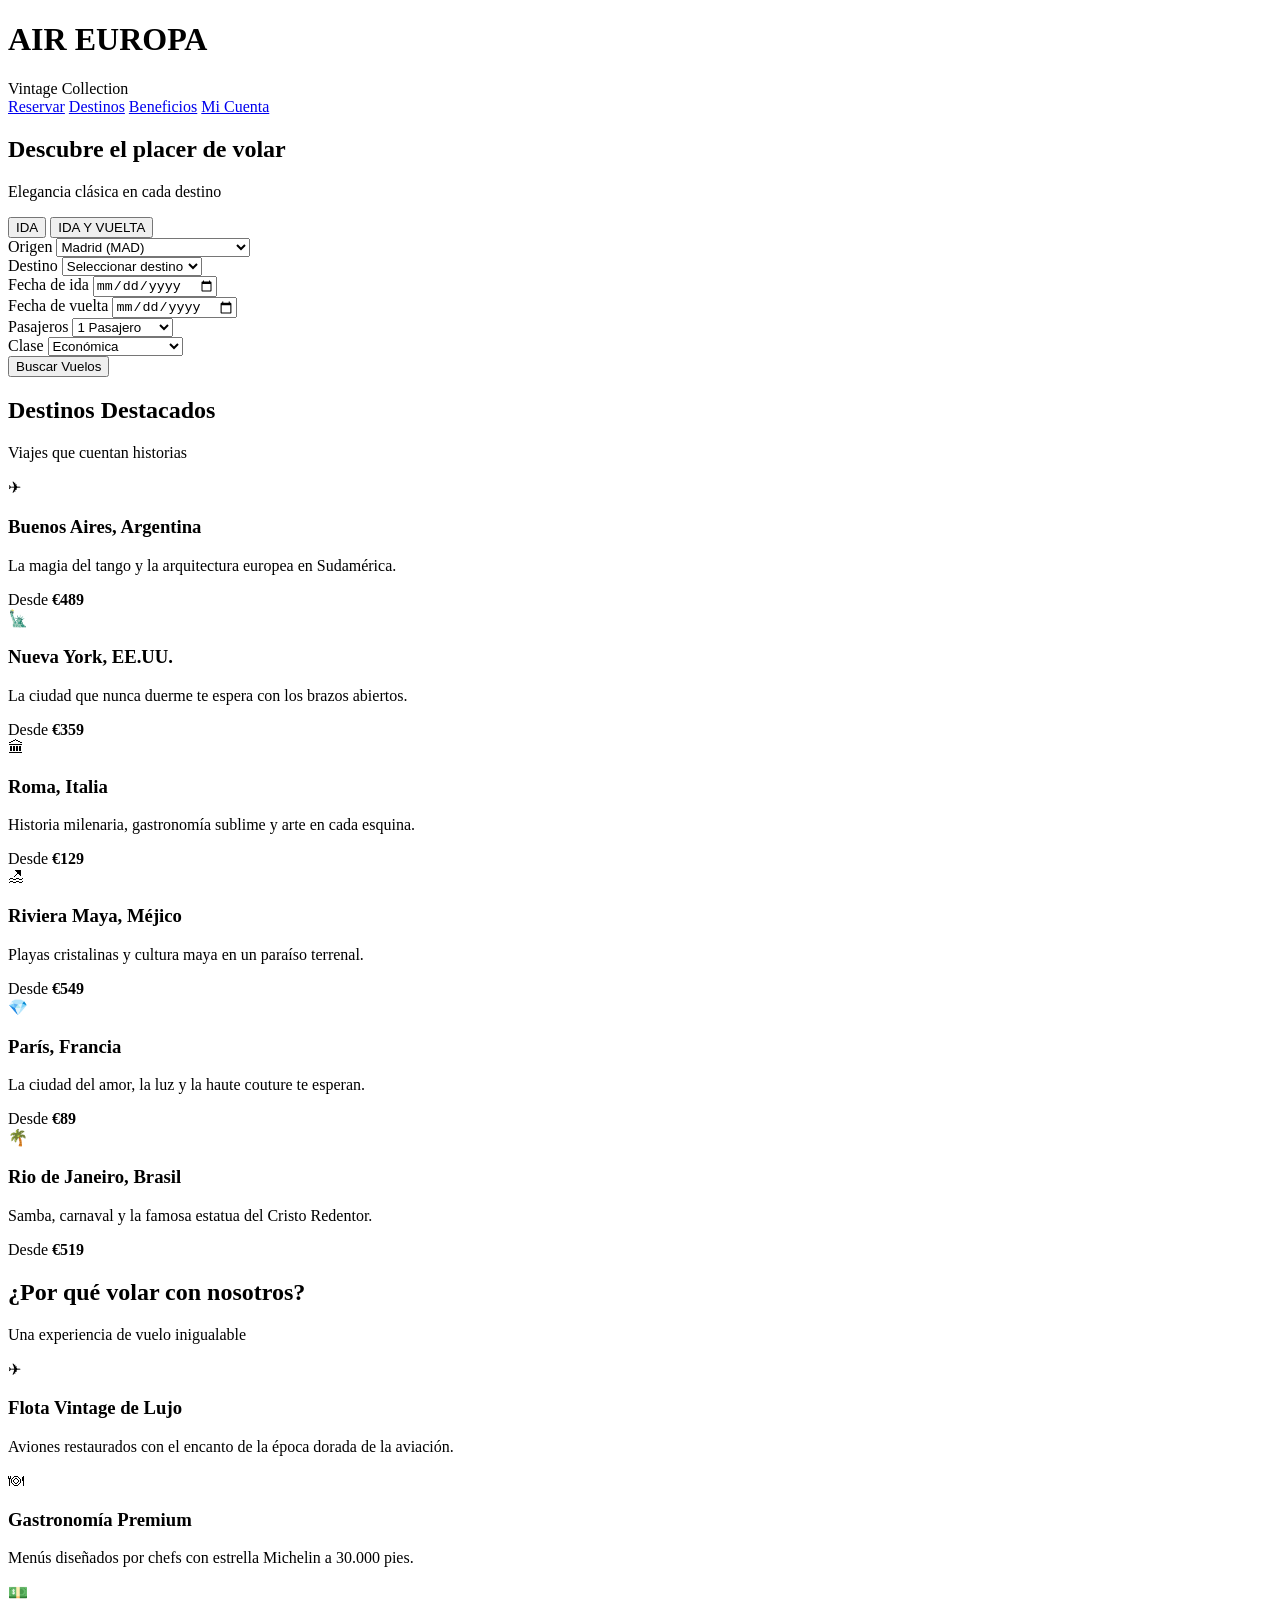
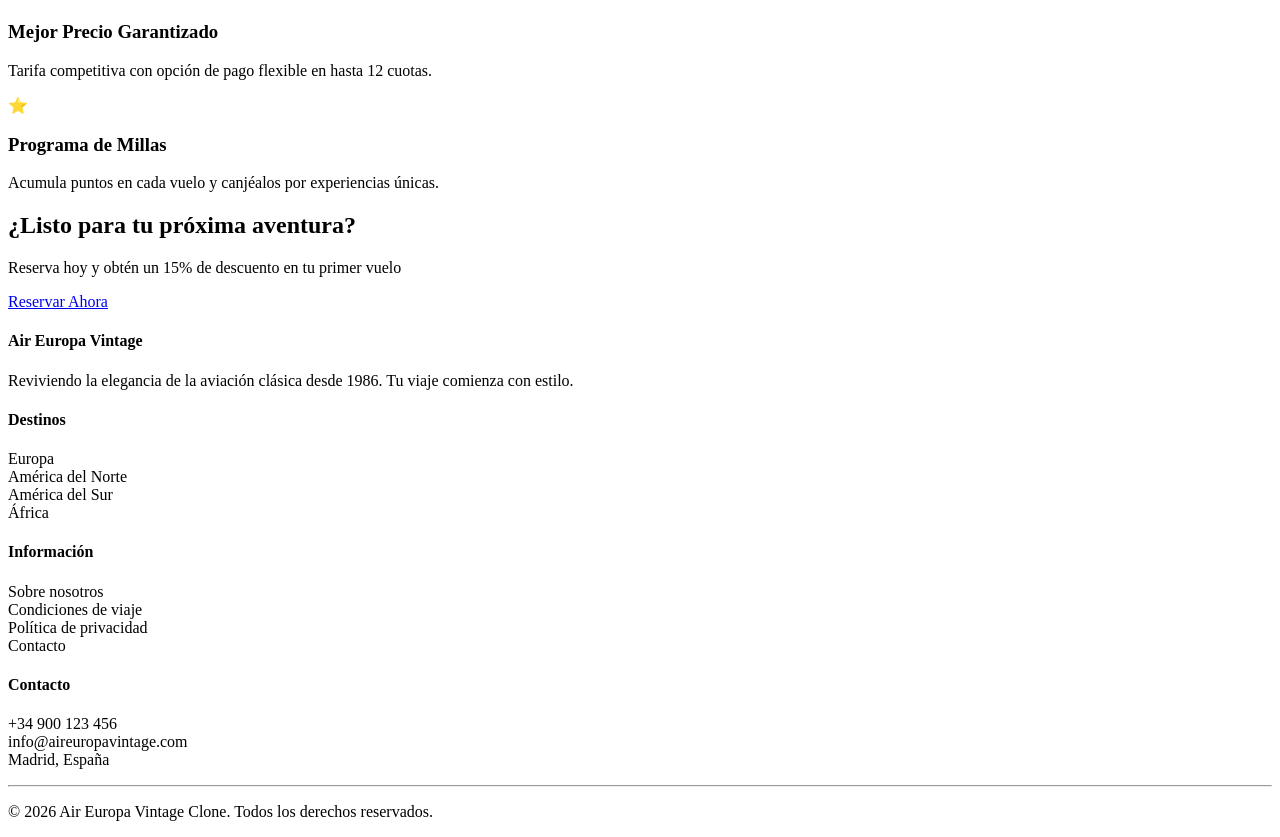
==== index.html @ 1470877f "first commit" ====
<!DOCTYPE html>
<html lang="es">
<head>
  <meta charset="UTF-8">
  <meta name="viewport" content="width=device-width, initial-scale=1.0">
  <title>Air Europa Vintage - Vuelos Clásicos</title>
  <link rel="stylesheet" href="styles.css">
</head>
<body>

  <header>
    <div class="logo">
      <h1>AIR EUROPA</h1>
      <span class="vintage-label">Vintage Collection</span>
    </div>
    <nav>
      <a href="#buscador">Reservar</a>
      <a href="#destinos">Destinos</a>
      <a href="#beneficios">Beneficios</a>
      <a href="#" class="btn-cuenta">Mi Cuenta</a>
    </nav>
  </header>

  <main>

    <!-- Hero / Buscador -->
    <section id="buscador" class="hero">
      <h2>Descubre el placer de volar</h2>
      <p>Elegancia clásica en cada destino</p>

      <div class="tabs">
        <button class="tab tab-active">IDA</button>
        <button class="tab">IDA Y VUELTA</button>
      </div>

      <form class="search-form">
        <div class="form-row">
          <div class="form-group">
            <label for="origen">Origen</label>
            <select id="origen" name="origen">
              <option value="">Seleccionar ciudad de origen</option>
              <option value="MAD" selected>Madrid (MAD)</option>
              <option value="BCN">Barcelona (BCN)</option>
              <option value="PMI">Palma de Mallorca (PMI)</option>
              <option value="BIO">Bilbao (BIO)</option>
            </select>
          </div>
          <div class="form-group">
            <label for="destino">Destino</label>
            <select id="destino" name="destino">
              <option value="">Seleccionar destino</option>
              <option value="EZE">Buenos Aires (EZE)</option>
              <option value="JFK">Nueva York (JFK)</option>
              <option value="CDG">París (CDG)</option>
              <option value="FCO">Roma (FCO)</option>
              <option value="GRU">São Paulo (GRU)</option>
            </select>
          </div>
        </div>

        <div class="form-row">
          <div class="form-group">
            <label for="fecha-ida">Fecha de ida</label>
            <input type="date" id="fecha-ida" name="fecha-ida">
          </div>
          <div class="form-group">
            <label for="fecha-vuelta">Fecha de vuelta</label>
            <input type="date" id="fecha-vuelta" name="fecha-vuelta">
          </div>
        </div>

        <div class="form-row">
          <div class="form-group">
            <label for="pasajeros">Pasajeros</label>
            <select id="pasajeros" name="pasajeros">
              <option value="1">1 Pasajero</option>
              <option value="2">2 Pasajeros</option>
              <option value="3">3 Pasajeros</option>
              <option value="4">4 Pasajeros</option>
              <option value="5">5+ Pasajeros</option>
            </select>
          </div>
          <div class="form-group">
            <label for="clase">Clase</label>
            <select id="clase" name="clase">
              <option value="economy">Económica</option>
              <option value="premium">Premium Economy</option>
              <option value="business">Business Class</option>
              <option value="first">Primera Clase</option>
            </select>
          </div>
        </div>

        <div class="form-actions">
          <button type="submit" class="btn-buscar">Buscar Vuelos</button>
        </div>
      </form>
    </section>

    <!-- Destinos Destacados -->
    <section id="destinos" class="destinos">
      <h2>Destinos Destacados</h2>
      <p class="section-subtitle">Viajes que cuentan historias</p>

      <div class="destinos-grid">

        <article class="destino-card">
          <div class="destino-icon">✈</div>
          <div class="destino-info">
            <h3>Buenos Aires, Argentina</h3>
            <p>La magia del tango y la arquitectura europea en Sudamérica.</p>
            <div class="destino-precio">
              <span>Desde</span>
              <strong>€489</strong>
            </div>
          </div>
        </article>

        <article class="destino-card">
          <div class="destino-icon">🗽</div>
          <div class="destino-info">
            <h3>Nueva York, EE.UU.</h3>
            <p>La ciudad que nunca duerme te espera con los brazos abiertos.</p>
            <div class="destino-precio">
              <span>Desde</span>
              <strong>€359</strong>
            </div>
          </div>
        </article>

        <article class="destino-card">
          <div class="destino-icon">🏛</div>
          <div class="destino-info">
            <h3>Roma, Italia</h3>
            <p>Historia milenaria, gastronomía sublime y arte en cada esquina.</p>
            <div class="destino-precio">
              <span>Desde</span>
              <strong>€129</strong>
            </div>
          </div>
        </article>

        <article class="destino-card">
          <div class="destino-icon">🏖</div>
          <div class="destino-info">
            <h3>Riviera Maya, Méjico</h3>
            <p>Playas cristalinas y cultura maya en un paraíso terrenal.</p>
            <div class="destino-precio">
              <span>Desde</span>
              <strong>€549</strong>
            </div>
          </div>
        </article>

        <article class="destino-card">
          <div class="destino-icon">💎</div>
          <div class="destino-info">
            <h3>París, Francia</h3>
            <p>La ciudad del amor, la luz y la haute couture te esperan.</p>
            <div class="destino-precio">
              <span>Desde</span>
              <strong>€89</strong>
            </div>
          </div>
        </article>

        <article class="destino-card">
          <div class="destino-icon">🌴</div>
          <div class="destino-info">
            <h3>Rio de Janeiro, Brasil</h3>
            <p>Samba, carnaval y la famosa estatua del Cristo Redentor.</p>
            <div class="destino-precio">
              <span>Desde</span>
              <strong>€519</strong>
            </div>
          </div>
        </article>

      </div>
    </section>

    <!-- Beneficios -->
    <section id="beneficios" class="beneficios">
      <h2>¿Por qué volar con nosotros?</h2>
      <p class="section-subtitle">Una experiencia de vuelo inigualable</p>

      <div class="beneficios-grid">

        <div class="beneficio-item">
          <div class="beneficio-icon">✈</div>
          <h3>Flota Vintage de Lujo</h3>
          <p>Aviones restaurados con el encanto de la época dorada de la aviación.</p>
        </div>

        <div class="beneficio-item">
          <div class="beneficio-icon">🍽</div>
          <h3>Gastronomía Premium</h3>
          <p>Menús diseñados por chefs con estrella Michelin a 30.000 pies.</p>
        </div>

        <div class="beneficio-item">
          <div class="beneficio-icon">💵</div>
          <h3>Mejor Precio Garantizado</h3>
          <p>Tarifa competitiva con opción de pago flexible en hasta 12 cuotas.</p>
        </div>

        <div class="beneficio-item">
          <div class="beneficio-icon">⭐</div>
          <h3>Programa de Millas</h3>
          <p>Acumula puntos en cada vuelo y canjéalos por experiencias únicas.</p>
        </div>

      </div>
    </section>

    <!-- Banner CTA -->
    <section class="cta-banner">
      <h2>¿Listo para tu próxima aventura?</h2>
      <p>Reserva hoy y obtén un 15% de descuento en tu primer vuelo</p>
      <a href="#buscador" class="btn-cta">Reservar Ahora</a>
    </section>

  </main>

  <footer>
    <div class="footer-content">
      <div class="footer-col">
        <h4>Air Europa Vintage</h4>
        <p>Reviviendo la elegancia de la aviación clásica desde 1986. Tu viaje comienza con estilo.</p>
      </div>
      <div class="footer-col">
        <h4>Destinos</h4>
        <p>Europa<br>América del Norte<br>América del Sur<br>África</p>
      </div>
      <div class="footer-col">
        <h4>Información</h4>
        <p>Sobre nosotros<br>Condiciones de viaje<br>Política de privacidad<br>Contacto</p>
      </div>
      <div class="footer-col">
        <h4>Contacto</h4>
        <p>+34 900 123 456<br>info@aireuropavintage.com<br>Madrid, España</p>
      </div>
    </div>
    <hr>
    <p class="copyright">© 2026 Air Europa Vintage Clone. Todos los derechos reservados.</p>
  </footer>

</body>
</html>
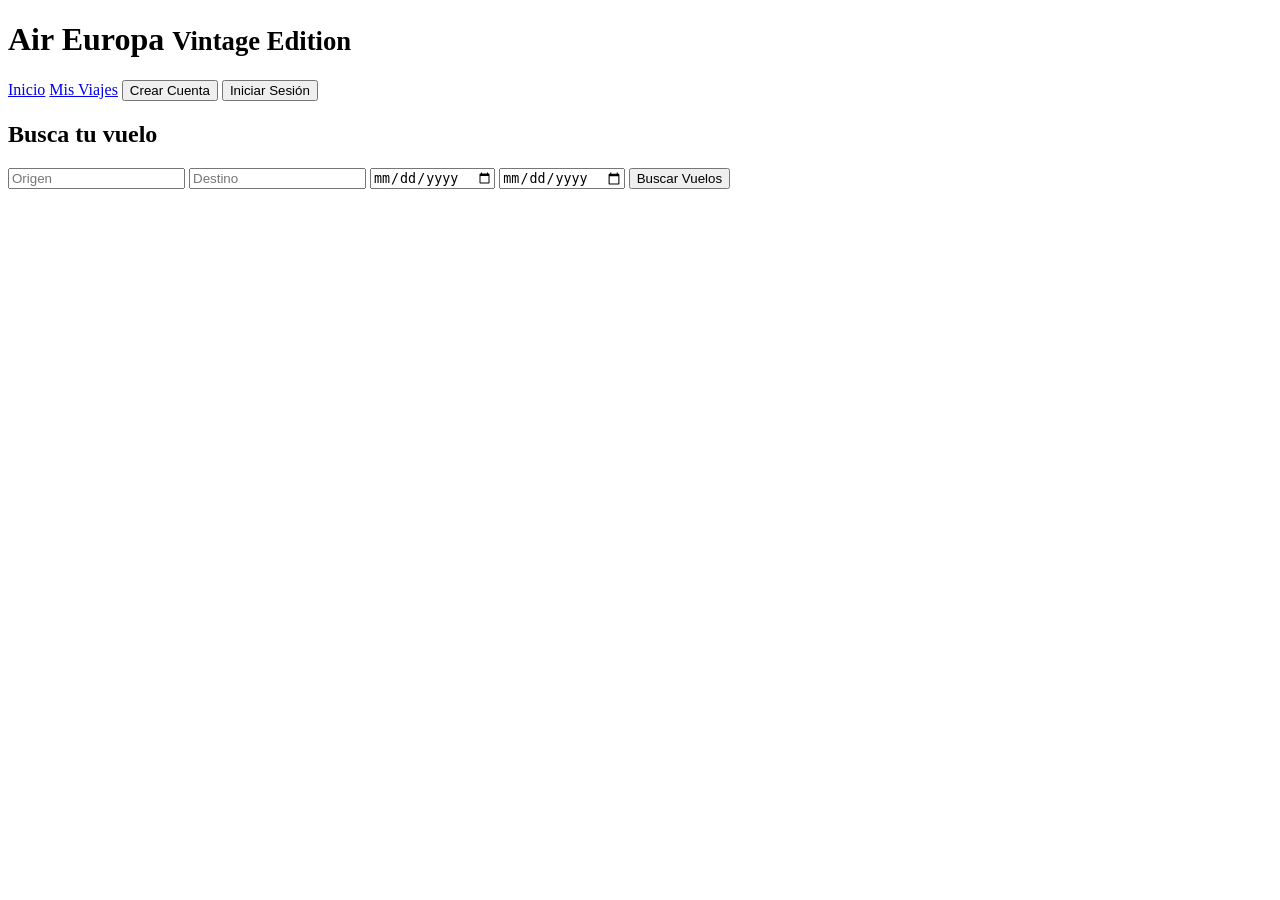
==== commit b960e55a: "Se agrega estructura de 5 archivos HTML y flujo de navegación" ====
--- a/index.html
+++ b/index.html
@@ -3,246 +3,40 @@
 <head>
   <meta charset="UTF-8">
   <meta name="viewport" content="width=device-width, initial-scale=1.0">
-  <title>Air Europa Vintage - Vuelos Clásicos</title>
+  <title>Air Europa Vintage </title> 
   <link rel="stylesheet" href="styles.css">
 </head>
 <body>
 
   <header>
-    <div class="logo">
-      <h1>AIR EUROPA</h1>
-      <span class="vintage-label">Vintage Collection</span>
-    </div>
+    <h1>Air Europa <small>Vintage Edition</small></h1>
     <nav>
-      <a href="#buscador">Reservar</a>
-      <a href="#destinos">Destinos</a>
-      <a href="#beneficios">Beneficios</a>
-      <a href="#" class="btn-cuenta">Mi Cuenta</a>
+        <a href="index.html">Inicio</a>
+        <a href="mis-viajes.html">Mis Viajes</a>
+        <button>Crear Cuenta</button>
+        <button>Iniciar Sesión</button>
     </nav>
   </header>
 
   <main>
 
-    <!-- Hero / Buscador -->
-    <section id="buscador" class="hero">
-      <h2>Descubre el placer de volar</h2>
-      <p>Elegancia clásica en cada destino</p>
-
-      <div class="tabs">
-        <button class="tab tab-active">IDA</button>
-        <button class="tab">IDA Y VUELTA</button>
-      </div>
-
-      <form class="search-form">
-        <div class="form-row">
-          <div class="form-group">
-            <label for="origen">Origen</label>
-            <select id="origen" name="origen">
-              <option value="">Seleccionar ciudad de origen</option>
-              <option value="MAD" selected>Madrid (MAD)</option>
-              <option value="BCN">Barcelona (BCN)</option>
-              <option value="PMI">Palma de Mallorca (PMI)</option>
-              <option value="BIO">Bilbao (BIO)</option>
-            </select>
-          </div>
-          <div class="form-group">
-            <label for="destino">Destino</label>
-            <select id="destino" name="destino">
-              <option value="">Seleccionar destino</option>
-              <option value="EZE">Buenos Aires (EZE)</option>
-              <option value="JFK">Nueva York (JFK)</option>
-              <option value="CDG">París (CDG)</option>
-              <option value="FCO">Roma (FCO)</option>
-              <option value="GRU">São Paulo (GRU)</option>
-            </select>
-          </div>
-        </div>
-
-        <div class="form-row">
-          <div class="form-group">
-            <label for="fecha-ida">Fecha de ida</label>
-            <input type="date" id="fecha-ida" name="fecha-ida">
-          </div>
-          <div class="form-group">
-            <label for="fecha-vuelta">Fecha de vuelta</label>
-            <input type="date" id="fecha-vuelta" name="fecha-vuelta">
-          </div>
-        </div>
-
-        <div class="form-row">
-          <div class="form-group">
-            <label for="pasajeros">Pasajeros</label>
-            <select id="pasajeros" name="pasajeros">
-              <option value="1">1 Pasajero</option>
-              <option value="2">2 Pasajeros</option>
-              <option value="3">3 Pasajeros</option>
-              <option value="4">4 Pasajeros</option>
-              <option value="5">5+ Pasajeros</option>
-            </select>
-          </div>
-          <div class="form-group">
-            <label for="clase">Clase</label>
-            <select id="clase" name="clase">
-              <option value="economy">Económica</option>
-              <option value="premium">Premium Economy</option>
-              <option value="business">Business Class</option>
-              <option value="first">Primera Clase</option>
-            </select>
-          </div>
-        </div>
-
-        <div class="form-actions">
-          <button type="submit" class="btn-buscar">Buscar Vuelos</button>
-        </div>
-      </form>
+    <section id="buscador">
+        <h2>Busca tu vuelo</h2>
+        <form action="resultados.html">
+            <input type="text" placeholder="Origen" required>
+            <input type="text" placeholder="Destino" required>
+            <input type="date" name="salida">
+            <input type="date" name="regreso">
+            <button type="submit">Buscar Vuelos</button>
+        </form>
     </section>
 
-    <!-- Destinos Destacados -->
-    <section id="destinos" class="destinos">
-      <h2>Destinos Destacados</h2>
-      <p class="section-subtitle">Viajes que cuentan historias</p>
-
-      <div class="destinos-grid">
-
-        <article class="destino-card">
-          <div class="destino-icon">✈</div>
-          <div class="destino-info">
-            <h3>Buenos Aires, Argentina</h3>
-            <p>La magia del tango y la arquitectura europea en Sudamérica.</p>
-            <div class="destino-precio">
-              <span>Desde</span>
-              <strong>€489</strong>
-            </div>
-          </div>
-        </article>
-
-        <article class="destino-card">
-          <div class="destino-icon">🗽</div>
-          <div class="destino-info">
-            <h3>Nueva York, EE.UU.</h3>
-            <p>La ciudad que nunca duerme te espera con los brazos abiertos.</p>
-            <div class="destino-precio">
-              <span>Desde</span>
-              <strong>€359</strong>
-            </div>
-          </div>
-        </article>
-
-        <article class="destino-card">
-          <div class="destino-icon">🏛</div>
-          <div class="destino-info">
-            <h3>Roma, Italia</h3>
-            <p>Historia milenaria, gastronomía sublime y arte en cada esquina.</p>
-            <div class="destino-precio">
-              <span>Desde</span>
-              <strong>€129</strong>
-            </div>
-          </div>
-        </article>
-
-        <article class="destino-card">
-          <div class="destino-icon">🏖</div>
-          <div class="destino-info">
-            <h3>Riviera Maya, Méjico</h3>
-            <p>Playas cristalinas y cultura maya en un paraíso terrenal.</p>
-            <div class="destino-precio">
-              <span>Desde</span>
-              <strong>€549</strong>
-            </div>
-          </div>
-        </article>
-
-        <article class="destino-card">
-          <div class="destino-icon">💎</div>
-          <div class="destino-info">
-            <h3>París, Francia</h3>
-            <p>La ciudad del amor, la luz y la haute couture te esperan.</p>
-            <div class="destino-precio">
-              <span>Desde</span>
-              <strong>€89</strong>
-            </div>
-          </div>
-        </article>
-
-        <article class="destino-card">
-          <div class="destino-icon">🌴</div>
-          <div class="destino-info">
-            <h3>Rio de Janeiro, Brasil</h3>
-            <p>Samba, carnaval y la famosa estatua del Cristo Redentor.</p>
-            <div class="destino-precio">
-              <span>Desde</span>
-              <strong>€519</strong>
-            </div>
-          </div>
-        </article>
-
-      </div>
-    </section>
-
-    <!-- Beneficios -->
-    <section id="beneficios" class="beneficios">
-      <h2>¿Por qué volar con nosotros?</h2>
-      <p class="section-subtitle">Una experiencia de vuelo inigualable</p>
-
-      <div class="beneficios-grid">
-
-        <div class="beneficio-item">
-          <div class="beneficio-icon">✈</div>
-          <h3>Flota Vintage de Lujo</h3>
-          <p>Aviones restaurados con el encanto de la época dorada de la aviación.</p>
-        </div>
-
-        <div class="beneficio-item">
-          <div class="beneficio-icon">🍽</div>
-          <h3>Gastronomía Premium</h3>
-          <p>Menús diseñados por chefs con estrella Michelin a 30.000 pies.</p>
-        </div>
-
-        <div class="beneficio-item">
-          <div class="beneficio-icon">💵</div>
-          <h3>Mejor Precio Garantizado</h3>
-          <p>Tarifa competitiva con opción de pago flexible en hasta 12 cuotas.</p>
-        </div>
-
-        <div class="beneficio-item">
-          <div class="beneficio-icon">⭐</div>
-          <h3>Programa de Millas</h3>
-          <p>Acumula puntos en cada vuelo y canjéalos por experiencias únicas.</p>
-        </div>
-
-      </div>
-    </section>
-
-    <!-- Banner CTA -->
-    <section class="cta-banner">
-      <h2>¿Listo para tu próxima aventura?</h2>
-      <p>Reserva hoy y obtén un 15% de descuento en tu primer vuelo</p>
-      <a href="#buscador" class="btn-cta">Reservar Ahora</a>
-    </section>
+    
 
   </main>
 
   <footer>
-    <div class="footer-content">
-      <div class="footer-col">
-        <h4>Air Europa Vintage</h4>
-        <p>Reviviendo la elegancia de la aviación clásica desde 1986. Tu viaje comienza con estilo.</p>
-      </div>
-      <div class="footer-col">
-        <h4>Destinos</h4>
-        <p>Europa<br>América del Norte<br>América del Sur<br>África</p>
-      </div>
-      <div class="footer-col">
-        <h4>Información</h4>
-        <p>Sobre nosotros<br>Condiciones de viaje<br>Política de privacidad<br>Contacto</p>
-      </div>
-      <div class="footer-col">
-        <h4>Contacto</h4>
-        <p>+34 900 123 456<br>info@aireuropavintage.com<br>Madrid, España</p>
-      </div>
-    </div>
-    <hr>
-    <p class="copyright">© 2026 Air Europa Vintage Clone. Todos los derechos reservados.</p>
+ 
   </footer>
 
 </body>
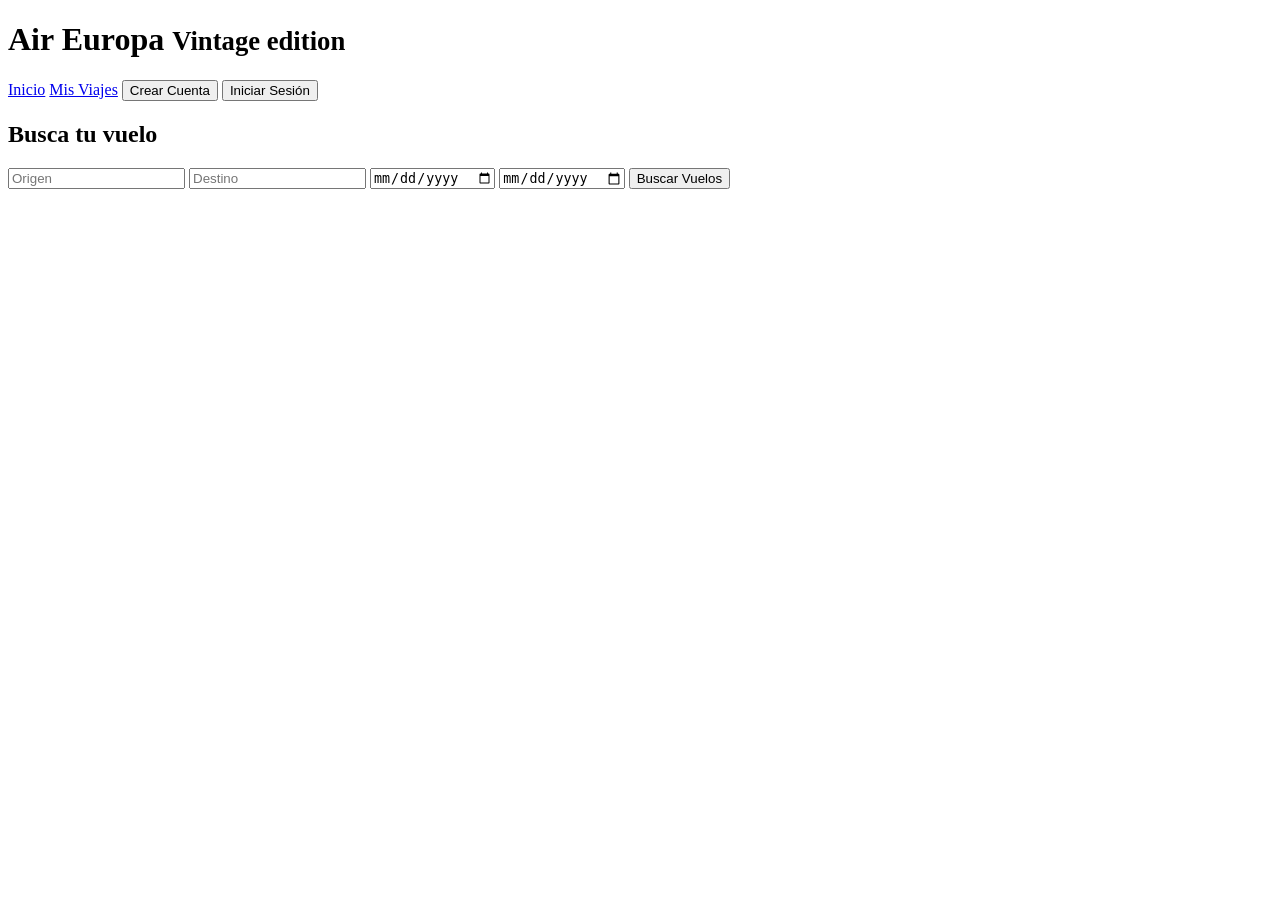
==== commit 3be439a0: "Add github files with project instructions" ====
--- a/index.html
+++ b/index.html
@@ -9,7 +9,7 @@
 <body>
 
   <header>
-    <h1>Air Europa <small>Vintage Edition</small></h1>
+    <h1>Air Europa <small>Vintage edition</small></h1>
     <nav>
         <a href="index.html">Inicio</a>
         <a href="mis-viajes.html">Mis Viajes</a>
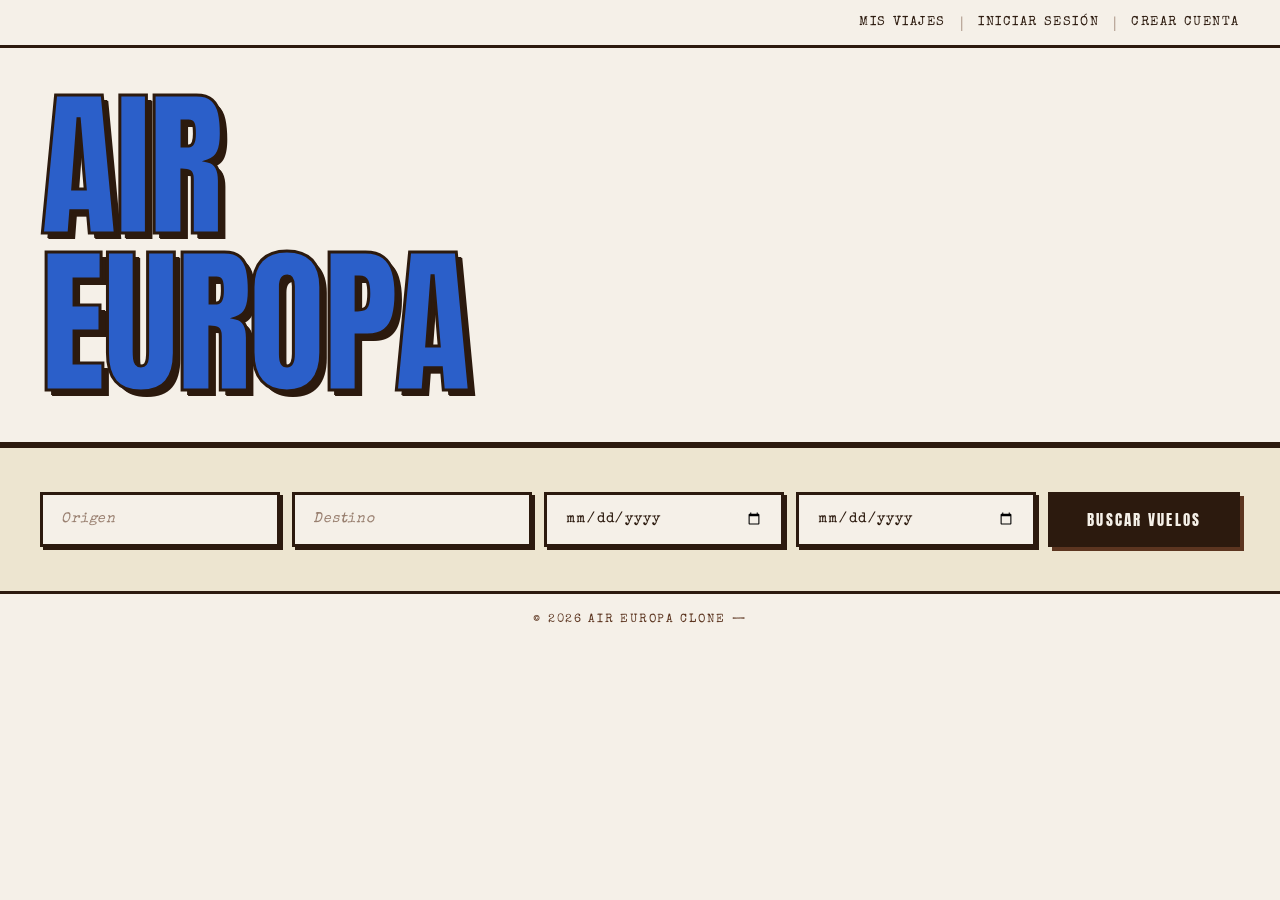
==== commit 944a39d7: "feat(index): redesign hero section and add vintage styles" ====
--- a/index.html
+++ b/index.html
@@ -3,41 +3,58 @@
 <head>
   <meta charset="UTF-8">
   <meta name="viewport" content="width=device-width, initial-scale=1.0">
-  <title>Air Europa Vintage </title> 
+  <title>Air Europa Vintage</title>
   <link rel="stylesheet" href="styles.css">
 </head>
 <body>
 
+  <!-- NAVBAR -->
   <header>
-    <h1>Air Europa <small>Vintage edition</small></h1>
     <nav>
-        <a href="index.html">Inicio</a>
-        <a href="mis-viajes.html">Mis Viajes</a>
-        <button>Crear Cuenta</button>
-        <button>Iniciar Sesión</button>
+      <a href="mis-viajes.html">Mis Viajes</a>
+      <span class="nav-separador">|</span>
+      <a href="#">Iniciar Sesión</a>
+      <span class="nav-separador">|</span>
+      <a href="#">Crear Cuenta</a>
     </nav>
   </header>
 
   <main>
 
-    <section id="buscador">
-        <h2>Busca tu vuelo</h2>
-        <form action="resultados.html">
-            <input type="text" placeholder="Origen" required>
-            <input type="text" placeholder="Destino" required>
-            <input type="date" name="salida">
-            <input type="date" name="regreso">
-            <button type="submit">Buscar Vuelos</button>
-        </form>
+    <!-- HERO TIPOGRÁFICO -->
+    <section class="hero">
+      <h1 class="hero-titulo">
+        <span class="titulo-linea1">AIR</span>
+        <span class="titulo-linea2">EUROPA</span>
+      </h1>
     </section>
 
-    
+    <!-- BUSCADOR -->
+    <section id="buscador">
+      <form action="resultados.html">
+        <input type="text" placeholder="Origen" list="ciudades" required />
+        <input type="text" placeholder="Destino" list="ciudades" required />
+        <input type="date" name="salida" />
+        <input type="date" name="regreso" />
+        <button type="submit">Buscar Vuelos</button>
+      </form>
+    </section>
+
+    <datalist id="ciudades">
+      <option value="Madrid">
+      <option value="Roma">
+      <option value="Barcelona">
+      <option value="Buenos Aires">
+      <option value="Berlín">
+      <option value="París">
+      <option value="Londres">
+    </datalist>
 
   </main>
 
   <footer>
- 
+    &copy; 2026 Air Europa Clone &mdash;
   </footer>
 
 </body>
-</html>
+</html>
--- a/styles.css
+++ b/styles.css
@@ -0,0 +1,224 @@
+/* ================================================
+   AIR EUROPA — VINTAGE EDITION
+   Inspirado en: Retro Haus (Pinterest)
+   Paleta: crema, azul cobalto, marrón oscuro
+   ================================================ */
+
+@import url('https://fonts.googleapis.com/css2?family=Anton&family=Special+Elite&family=Lato:wght@300;400;700&display=swap');
+
+/* ---- VARIABLES ---- */
+:root {
+  --crema:        #f5f0e8;
+  --crema-osc:    #ede5d0;
+  --azul:         #2b5fc9;
+  --azul-osc:     #1a3fa0;
+  --marron:       #2c1a0e;
+  --marron-med:   #5c3520;
+  --blanco:       #ffffff;
+  --sombra-texto: 6px 6px 0px var(--marron);
+  --borde:        3px solid var(--marron);
+}
+
+/* ---- RESET ---- */
+*, *::before, *::after {
+  box-sizing: border-box;
+  margin: 0;
+  padding: 0;
+}
+
+body {
+  background-color: var(--crema);
+  color: var(--marron);
+  font-family: 'Lato', sans-serif;
+  min-height: 100vh;
+}
+
+/* ================================================
+   HEADER / NAVBAR
+   — borde inferior fino, links alineados a la derecha
+   ================================================ */
+header {
+  border-bottom: var(--borde);
+  padding: 14px 40px;
+  background-color: var(--crema);
+}
+
+header nav {
+  display: flex;
+  justify-content: flex-end;
+  align-items: center;
+  gap: 14px;
+}
+
+header nav a {
+  font-family: 'Special Elite', cursive;
+  font-size: 0.82rem;
+  letter-spacing: 0.12em;
+  text-transform: uppercase;
+  color: var(--marron);
+  text-decoration: none;
+  transition: color 0.2s;
+}
+
+header nav a:hover {
+  color: var(--azul);
+}
+
+.nav-separador {
+  color: var(--marron-med);
+  font-size: 0.9rem;
+  opacity: 0.5;
+}
+
+/* ================================================
+   HERO — TIPOGRAFÍA BOLD RETRO
+   Replica el estilo "RETRO HAUS" de la referencia:
+   letras enormes, azul con sombra marrón, fondo crema
+   ================================================ */
+.hero {
+  padding: 48px 40px 0 40px;
+  border-bottom: var(--borde);
+  background-color: var(--crema);
+  overflow: hidden;
+}
+
+.hero-titulo {
+  display: flex;
+  flex-direction: column;
+  line-height: 0.88;
+  user-select: none;
+  gap: 16px;
+  padding-bottom: 48px;
+}
+
+/* Ambas líneas comparten el estilo base */
+.titulo-linea1,
+.titulo-linea2 {
+  font-family: 'Anton', sans-serif;
+  font-size: clamp(4rem, 14vw, 10rem);
+  font-weight: 400;
+  text-transform: uppercase;
+  letter-spacing: -0.02em;
+
+  /* Relleno azul + sombra marrón desplazada — efecto 3D retro */
+  color: var(--azul);
+  -webkit-text-stroke: 3px var(--marron);
+  text-shadow:
+    5px 5px 0 var(--marron),
+    6px 6px 0 var(--marron);
+
+  display: block;
+}
+
+/* ================================================
+   SECCIÓN BUSCADOR
+   — fondo crema oscuro, borde superior, inputs retro
+   ================================================ */
+#buscador {
+  background-color: var(--crema-osc);
+  border-top: var(--borde);
+  padding: 44px 40px;
+}
+
+#buscador form {
+  display: flex;
+  flex-wrap: wrap;
+  gap: 12px;
+  align-items: stretch;
+}
+
+#buscador input {
+  font-family: 'Special Elite', cursive;
+  font-size: 0.88rem;
+  letter-spacing: 0.06em;
+  padding: 13px 18px;
+  background: var(--crema);
+  color: var(--marron);
+  border: var(--borde);
+  border-radius: 0;
+  outline: none;
+  flex: 1;
+  min-width: 150px;
+
+  /* Sombra desplazada retro */
+  box-shadow: 3px 3px 0 var(--marron);
+  transition: box-shadow 0.15s, transform 0.15s;
+}
+
+#buscador input::placeholder {
+  color: var(--marron-med);
+  opacity: 0.6;
+  font-style: italic;
+}
+
+#buscador input:focus {
+  box-shadow: 5px 5px 0 var(--marron);
+  transform: translate(-1px, -1px);
+}
+
+#buscador input[type="date"] {
+  color-scheme: light;
+  min-width: 160px;
+}
+
+#buscador button[type="submit"] {
+  font-family: 'Anton', sans-serif;
+  font-size: 0.95rem;
+  letter-spacing: 0.14em;
+  text-transform: uppercase;
+  padding: 13px 36px;
+  background: var(--marron);
+  color: var(--crema);
+  border: var(--borde);
+  border-radius: 0;
+  cursor: pointer;
+  box-shadow: 4px 4px 0 var(--marron-med);
+  transition: all 0.15s;
+  white-space: nowrap;
+}
+
+#buscador button[type="submit"]:hover {
+  background: var(--azul);
+  color: var(--blanco);
+  box-shadow: 5px 5px 0 var(--marron);
+  transform: translate(-1px, -1px);
+}
+
+#buscador button[type="submit"]:active {
+  transform: translate(2px, 2px);
+  box-shadow: 2px 2px 0 var(--marron);
+}
+
+/* ================================================
+   FOOTER
+   ================================================ */
+footer {
+  border-top: var(--borde);
+  padding: 20px 40px;
+  background: var(--crema);
+  font-family: 'Special Elite', cursive;
+  font-size: 0.72rem;
+  letter-spacing: 0.15em;
+  text-transform: uppercase;
+  color: var(--marron-med);
+  text-align: center;
+}
+
+/* ================================================
+   RESPONSIVE
+   ================================================ */
+@media (max-width: 640px) {
+  header { padding: 12px 20px; }
+
+  .hero { padding: 32px 20px 0 20px; }
+
+  #buscador { padding: 32px 20px; }
+
+  #buscador form { flex-direction: column; }
+
+  #buscador input,
+  #buscador button[type="submit"] {
+    width: 100%;
+    flex: none;
+  }
+}
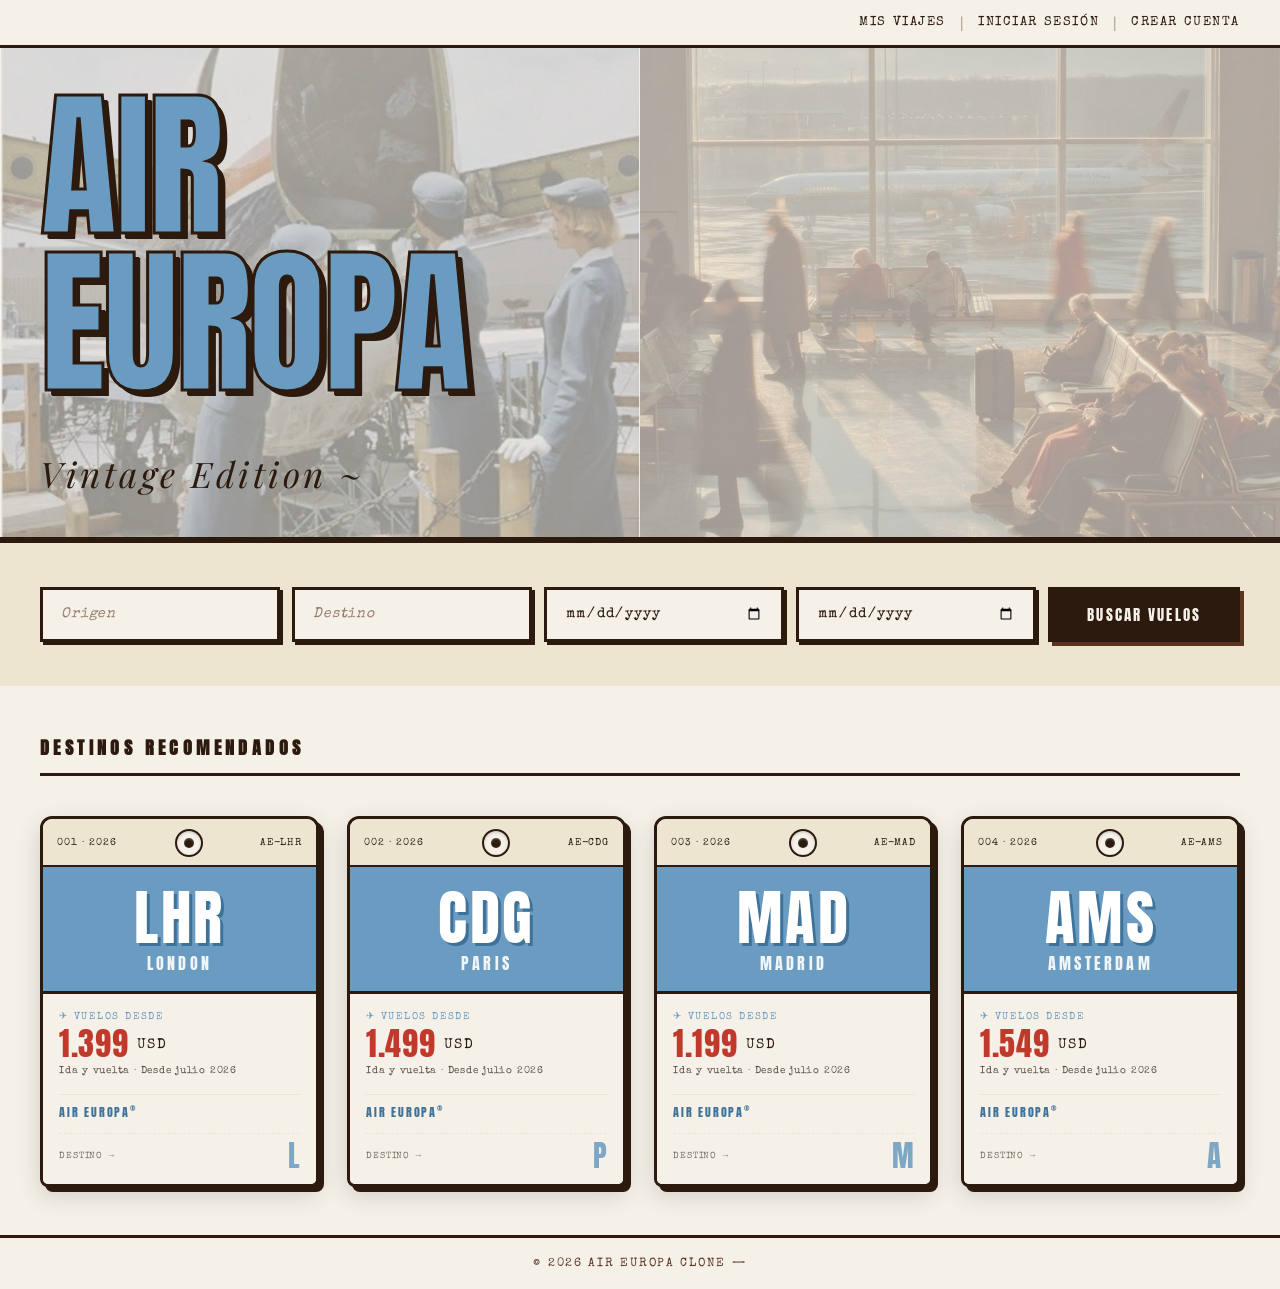
==== commit 802b45c8: "feat: add hero with images background, destinos section and apply vintage styles to all pages" ====
--- a/index.html
+++ b/index.html
@@ -27,6 +27,7 @@
         <span class="titulo-linea1">AIR</span>
         <span class="titulo-linea2">EUROPA</span>
       </h1>
+      <p class="hero-subtitulo">Vintage Edition ~</p>
     </section>
 
     <!-- BUSCADOR -->
@@ -50,6 +51,123 @@
       <option value="Londres">
     </datalist>
 
+    <!-- DESTINOS RECOMENDADOS -->
+    <section class="destinos-seccion">
+      <h2 class="destinos-titulo">Destinos recomendados</h2>
+
+      <div class="destinos-grilla">
+
+        <!-- CARD 1: LONDRES -->
+        <article class="tag">
+          <div class="tag-agujero-wrap">
+            <div class="tag-numero">001 · 2026</div>
+            <div class="tag-agujero">
+              <div class="tag-tornillo"></div>
+            </div>
+            <div class="tag-codigo">AE-LHR</div>
+          </div>
+
+          <div class="tag-cuerpo azul">
+            <p class="tag-iata">LHR</p>
+            <p class="tag-ciudad">LONDON</p>
+          </div>
+
+          <div class="tag-pie crema">
+            <p class="tag-oferta-label">✈ VUELOS DESDE</p>
+            <p class="tag-precio">1.399 <span>USD</span></p>
+            <p class="tag-condicion">Ida y vuelta · Desde julio 2026</p>
+            <div class="tag-logo">AIR EUROPA<span>®</span></div>
+            <div class="tag-sorting">
+              <span class="tag-arrow">DESTINO →</span>
+              <span class="tag-letra">L</span>
+            </div>
+          </div>
+        </article>
+
+        <!-- CARD 2: PARIS -->
+        <article class="tag">
+          <div class="tag-agujero-wrap">
+            <div class="tag-numero">002 · 2026</div>
+            <div class="tag-agujero">
+              <div class="tag-tornillo"></div>
+            </div>
+            <div class="tag-codigo">AE-CDG</div>
+          </div>
+
+          <div class="tag-cuerpo azul">
+            <p class="tag-iata">CDG</p>
+            <p class="tag-ciudad">PARIS</p>
+          </div>
+
+          <div class="tag-pie crema">
+            <p class="tag-oferta-label">✈ VUELOS DESDE</p>
+            <p class="tag-precio">1.499 <span>USD</span></p>
+            <p class="tag-condicion">Ida y vuelta · Desde julio 2026</p>
+            <div class="tag-logo">AIR EUROPA<span>®</span></div>
+            <div class="tag-sorting">
+              <span class="tag-arrow">DESTINO →</span>
+              <span class="tag-letra">P</span>
+            </div>
+          </div>
+        </article>
+
+        <!-- CARD 3: MADRID -->
+        <article class="tag">
+          <div class="tag-agujero-wrap">
+            <div class="tag-numero">003 · 2026</div>
+            <div class="tag-agujero">
+              <div class="tag-tornillo"></div>
+            </div>
+            <div class="tag-codigo">AE-MAD</div>
+          </div>
+
+          <div class="tag-cuerpo azul">
+            <p class="tag-iata">MAD</p>
+            <p class="tag-ciudad">MADRID</p>
+          </div>
+
+          <div class="tag-pie crema">
+            <p class="tag-oferta-label">✈ VUELOS DESDE</p>
+            <p class="tag-precio">1.199 <span>USD</span></p>
+            <p class="tag-condicion">Ida y vuelta · Desde julio 2026</p>
+            <div class="tag-logo">AIR EUROPA<span>®</span></div>
+            <div class="tag-sorting">
+              <span class="tag-arrow">DESTINO →</span>
+              <span class="tag-letra">M</span>
+            </div>
+          </div>
+        </article>
+
+        <!-- CARD 4: AMSTERDAM -->
+        <article class="tag">
+          <div class="tag-agujero-wrap">
+            <div class="tag-numero">004 · 2026</div>
+            <div class="tag-agujero">
+              <div class="tag-tornillo"></div>
+            </div>
+            <div class="tag-codigo">AE-AMS</div>
+          </div>
+
+          <div class="tag-cuerpo azul">
+            <p class="tag-iata">AMS</p>
+            <p class="tag-ciudad">AMSTERDAM</p>
+          </div>
+
+          <div class="tag-pie crema">
+            <p class="tag-oferta-label">✈ VUELOS DESDE</p>
+            <p class="tag-precio">1.549 <span>USD</span></p>
+            <p class="tag-condicion">Ida y vuelta · Desde julio 2026</p>
+            <div class="tag-logo">AIR EUROPA<span>®</span></div>
+            <div class="tag-sorting">
+              <span class="tag-arrow">DESTINO →</span>
+              <span class="tag-letra">A</span>
+            </div>
+          </div>
+        </article>
+
+      </div>
+    </section>
+
   </main>
 
   <footer>
--- a/styles.css
+++ b/styles.css
@@ -4,14 +4,14 @@
    Paleta: crema, azul cobalto, marrón oscuro
    ================================================ */
 
-@import url('https://fonts.googleapis.com/css2?family=Anton&family=Special+Elite&family=Lato:wght@300;400;700&display=swap');
+@import url('https://fonts.googleapis.com/css2?family=Anton&family=Playfair+Display:ital@1&family=Special+Elite&family=Lato:wght@300;400;700&display=swap');
 
 /* ---- VARIABLES ---- */
 :root {
   --crema:        #f5f0e8;
   --crema-osc:    #ede5d0;
-  --azul:         #2b5fc9;
-  --azul-osc:     #1a3fa0;
+  --azul:         #6a9bc0;
+  --azul-osc:     #3e7299;
   --marron:       #2c1a0e;
   --marron-med:   #5c3520;
   --blanco:       #ffffff;
@@ -80,6 +80,35 @@
   border-bottom: var(--borde);
   background-color: var(--crema);
   overflow: hidden;
+  position: relative;
+}
+
+.hero::before,
+.hero::after {
+  content: '';
+  position: absolute;
+  top: 0;
+  bottom: 0;
+  width: 50%;
+  background-size: cover;
+  background-position: center;
+  opacity: 0.4;
+  z-index: 0;
+}
+
+.hero::before {
+  left: 0;
+  background-image: url('img/avion1.jpg');
+}
+
+.hero::after {
+  right: 0;
+  background-image: url('img/avion2.jpg');
+}
+
+.hero > * {
+  position: relative;
+  z-index: 1;
 }
 
 .hero-titulo {
@@ -89,6 +118,17 @@
   user-select: none;
   gap: 16px;
   padding-bottom: 48px;
+}
+
+.hero-subtitulo {
+  font-family: 'Playfair Display', serif;
+  font-size: 2.2rem;
+  font-style: italic;
+  font-weight: 400;
+  color: var(--marron);
+  letter-spacing: 0.1em;
+  margin-top: 8px;
+  margin-bottom: 40px;
 }
 
 /* Ambas líneas comparten el estilo base */
@@ -190,6 +230,201 @@
 }
 
 /* ================================================
+   DESTINOS RECOMENDADOS
+   ================================================ */
+.destinos-seccion {
+  padding: 48px 40px;
+}
+
+.destinos-titulo {
+  font-family: 'Anton', sans-serif;
+  font-size: 1.1rem;
+  letter-spacing: 0.25em;
+  text-transform: uppercase;
+  color: var(--marron);
+  margin-bottom: 40px;
+  border-bottom: var(--borde);
+  padding-bottom: 12px;
+}
+
+.destinos-grilla {
+  display: grid;
+  grid-template-columns: repeat(4, 1fr);
+  gap: 28px;
+  align-items: start;
+}
+
+.tag {
+  background: var(--crema);
+  border: var(--borde);
+  border-radius: 12px 12px 8px 8px;
+  box-shadow: 5px 5px 0 var(--marron), 0 8px 24px rgba(0,0,0,0.15);
+  overflow: hidden;
+  display: flex;
+  flex-direction: column;
+  transition: transform 0.2s, box-shadow 0.2s;
+  cursor: pointer;
+}
+
+.tag:hover {
+  transform: translate(-3px, -3px) rotate(-1deg);
+  box-shadow: 8px 8px 0 var(--marron);
+}
+
+.tag-agujero-wrap {
+  background: var(--crema-osc);
+  border-bottom: 2px solid var(--marron);
+  padding: 10px 14px 8px;
+  display: flex;
+  align-items: center;
+  justify-content: space-between;
+  gap: 8px;
+}
+
+.tag-numero {
+  font-family: 'Special Elite', cursive;
+  font-size: 0.65rem;
+  letter-spacing: 0.1em;
+  color: var(--marron);
+}
+
+.tag-codigo {
+  font-family: 'Special Elite', cursive;
+  font-size: 0.65rem;
+  letter-spacing: 0.08em;
+  color: var(--marron);
+  text-align: right;
+}
+
+.tag-agujero {
+  width: 28px;
+  height: 28px;
+  border-radius: 50%;
+  background: var(--crema);
+  border: 2px solid var(--marron);
+  display: flex;
+  align-items: center;
+  justify-content: center;
+  flex-shrink: 0;
+  box-shadow: inset 0 1px 3px rgba(0,0,0,0.2);
+}
+
+.tag-tornillo {
+  width: 10px;
+  height: 10px;
+  border-radius: 50%;
+  background: var(--marron);
+  box-shadow: inset 0 1px 2px rgba(255,255,255,0.3);
+}
+
+.tag-cuerpo.azul {
+  background: var(--azul);
+  padding: 20px 16px 16px;
+  border-bottom: var(--borde);
+  text-align: center;
+}
+
+.tag-iata {
+  font-family: 'Anton', sans-serif;
+  font-size: 3.8rem;
+  line-height: 1;
+  color: var(--blanco);
+  letter-spacing: 0.04em;
+  text-shadow: 3px 3px 0 var(--azul-osc);
+}
+
+.tag-ciudad {
+  font-family: 'Anton', sans-serif;
+  font-size: 1rem;
+  letter-spacing: 0.2em;
+  color: var(--blanco);
+  margin-top: 4px;
+  opacity: 0.9;
+}
+
+.tag-pie.crema {
+  background: var(--crema);
+  padding: 16px 16px 14px;
+  display: flex;
+  flex-direction: column;
+  gap: 4px;
+}
+
+.tag-oferta-label {
+  font-family: 'Special Elite', cursive;
+  font-size: 0.62rem;
+  letter-spacing: 0.18em;
+  text-transform: uppercase;
+  color: var(--azul);
+}
+
+.tag-precio {
+  font-family: 'Anton', sans-serif;
+  font-size: 2rem;
+  color: #c0392b;
+  line-height: 1.1;
+  letter-spacing: 0.02em;
+}
+
+.tag-precio span {
+  font-family: 'Special Elite', cursive;
+  font-size: 0.85rem;
+  color: var(--marron);
+  letter-spacing: 0.1em;
+  vertical-align: middle;
+}
+
+.tag-condicion {
+  font-family: 'Special Elite', cursive;
+  font-size: 0.6rem;
+  letter-spacing: 0.08em;
+  color: var(--marron);
+  opacity: 0.75;
+  margin-bottom: 10px;
+}
+
+.tag-logo {
+  font-family: 'Anton', sans-serif;
+  font-size: 0.75rem;
+  letter-spacing: 0.15em;
+  color: var(--azul-osc);
+  border-top: 1px solid var(--crema-osc);
+  padding-top: 8px;
+  margin-top: 4px;
+}
+
+.tag-logo span {
+  font-size: 0.5rem;
+  vertical-align: super;
+}
+
+.tag-sorting {
+  display: flex;
+  align-items: center;
+  justify-content: space-between;
+  margin-top: 8px;
+  border-top: 1px dashed var(--crema-osc);
+  padding-top: 8px;
+}
+
+.tag-arrow {
+  font-family: 'Special Elite', cursive;
+  font-size: 0.55rem;
+  letter-spacing: 0.1em;
+  color: var(--marron);
+  opacity: 0.6;
+  text-transform: uppercase;
+}
+
+.tag-letra {
+  font-family: 'Anton', sans-serif;
+  font-size: 1.8rem;
+  color: var(--azul);
+  line-height: 1;
+  opacity: 0.85;
+}
+
+/* ================================================
    FOOTER
    ================================================ */
 footer {
@@ -202,6 +437,145 @@
   text-transform: uppercase;
   color: var(--marron-med);
   text-align: center;
+}
+
+/* ================================================
+   PÁGINAS INTERNAS
+   ================================================ */
+.page-content {
+  padding: 48px 40px;
+  max-width: 800px;
+  margin: 0 auto;
+}
+
+.page-content h2 {
+  font-family: 'Anton', sans-serif;
+  font-size: 2rem;
+  color: var(--marron);
+  text-transform: uppercase;
+  letter-spacing: 0.1em;
+  margin-bottom: 32px;
+  padding-bottom: 12px;
+  border-bottom: var(--borde);
+}
+
+.page-content p {
+  font-family: 'Special Elite', cursive;
+  color: var(--marron);
+  margin-bottom: 20px;
+}
+
+.form-retro {
+  display: flex;
+  flex-direction: column;
+  gap: 16px;
+  max-width: 500px;
+}
+
+.form-retro input {
+  font-family: 'Special Elite', cursive;
+  font-size: 0.9rem;
+  padding: 14px 18px;
+  background: var(--crema);
+  color: var(--marron);
+  border: var(--borde);
+  border-radius: 0;
+  outline: none;
+  box-shadow: 3px 3px 0 var(--marron);
+  transition: box-shadow 0.15s, transform 0.15s;
+}
+
+.form-retro input::placeholder {
+  color: var(--marron-med);
+  opacity: 0.6;
+  font-style: italic;
+}
+
+.form-retro input:focus {
+  box-shadow: 5px 5px 0 var(--marron);
+  transform: translate(-1px, -1px);
+}
+
+.form-retro button {
+  font-family: 'Anton', sans-serif;
+  font-size: 1rem;
+  letter-spacing: 0.14em;
+  text-transform: uppercase;
+  padding: 14px 36px;
+  background: var(--marron);
+  color: var(--crema);
+  border: var(--borde);
+  border-radius: 0;
+  cursor: pointer;
+  box-shadow: 4px 4px 0 var(--marron-med);
+  transition: all 0.15s;
+  width: fit-content;
+}
+
+.form-retro button:hover {
+  background: var(--azul);
+  color: var(--blanco);
+  box-shadow: 5px 5px 0 var(--marron);
+  transform: translate(-1px, -1px);
+}
+
+.form-retro button:active {
+  transform: translate(2px, 2px);
+  box-shadow: 2px 2px 0 var(--marron);
+}
+
+.total-pagar {
+  font-family: 'Anton', sans-serif;
+  font-size: 1.5rem;
+  color: #c0392b;
+}
+
+.vuelo-card {
+  background: var(--crema-osc);
+  border: var(--borde);
+  padding: 24px;
+  margin-bottom: 16px;
+  box-shadow: 4px 4px 0 var(--marron);
+}
+
+.vuelo-ruta {
+  font-family: 'Anton', sans-serif;
+  font-size: 1.4rem;
+  color: var(--marron);
+  margin-bottom: 8px;
+}
+
+.vuelo-precio {
+  font-family: 'Special Elite', cursive;
+  font-size: 1rem;
+  color: var(--marron);
+  margin-bottom: 16px;
+}
+
+.btn {
+  font-family: 'Anton', sans-serif;
+  font-size: 0.85rem;
+  letter-spacing: 0.1em;
+  text-transform: uppercase;
+  padding: 10px 24px;
+  background: var(--azul);
+  color: var(--blanco);
+  border: var(--borde);
+  text-decoration: none;
+  display: inline-block;
+  box-shadow: 3px 3px 0 var(--marron);
+  transition: all 0.15s;
+}
+
+.btn:hover {
+  background: var(--marron);
+  color: var(--crema);
+  transform: translate(-1px, -1px);
+  box-shadow: 4px 4px 0 var(--marron);
+}
+
+#detalle-reserva {
+  margin-top: 24px;
 }
 
 /* ================================================
@@ -221,4 +595,17 @@
     width: 100%;
     flex: none;
   }
-}
+
+  .destinos-seccion { padding: 32px 20px; }
+
+  .destinos-grilla {
+    grid-template-columns: 1fr;
+    max-width: 280px;
+    margin: 0 auto;
+  }
+
+  .page-content { padding: 32px 20px; }
+
+  .form-retro input,
+  .form-retro button { width: 100%; }
+}
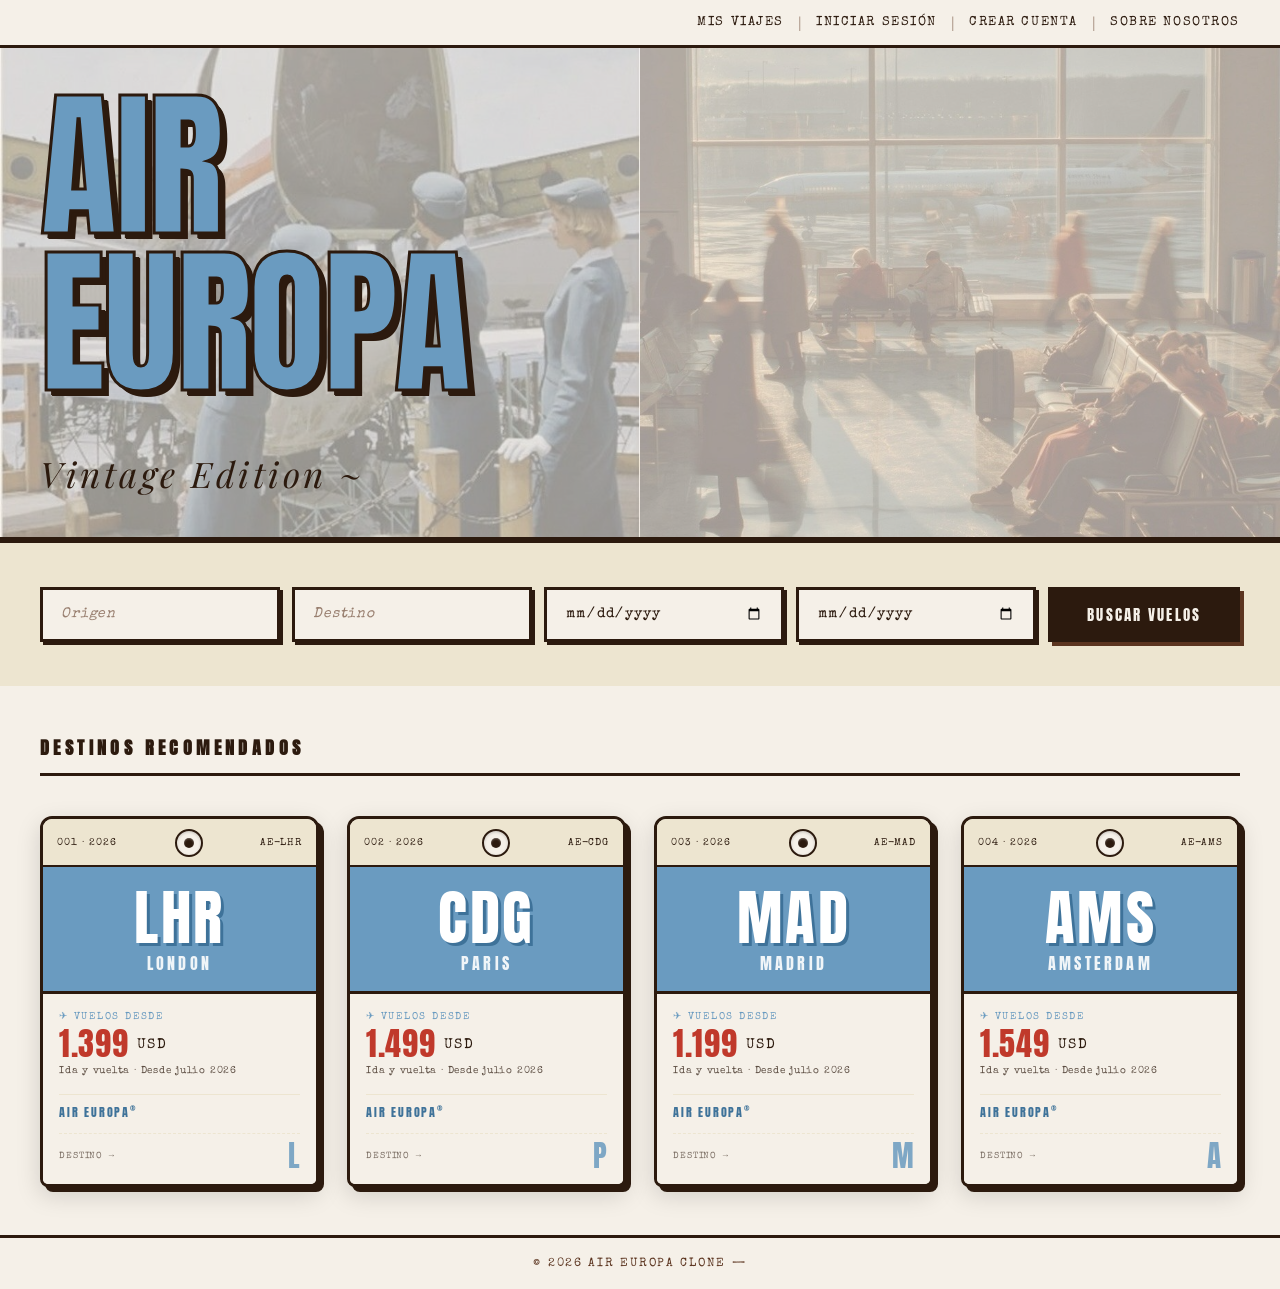
==== commit 3c6d7d2c: "feat: add Sobre Nosotros page and link in navbar" ====
--- a/index.html
+++ b/index.html
@@ -16,6 +16,8 @@
       <a href="#">Iniciar Sesión</a>
       <span class="nav-separador">|</span>
       <a href="#">Crear Cuenta</a>
+      <span class="nav-separador">|</span>
+      <a href="sobre-nosotros.html">Sobre Nosotros</a>
     </nav>
   </header>
 
